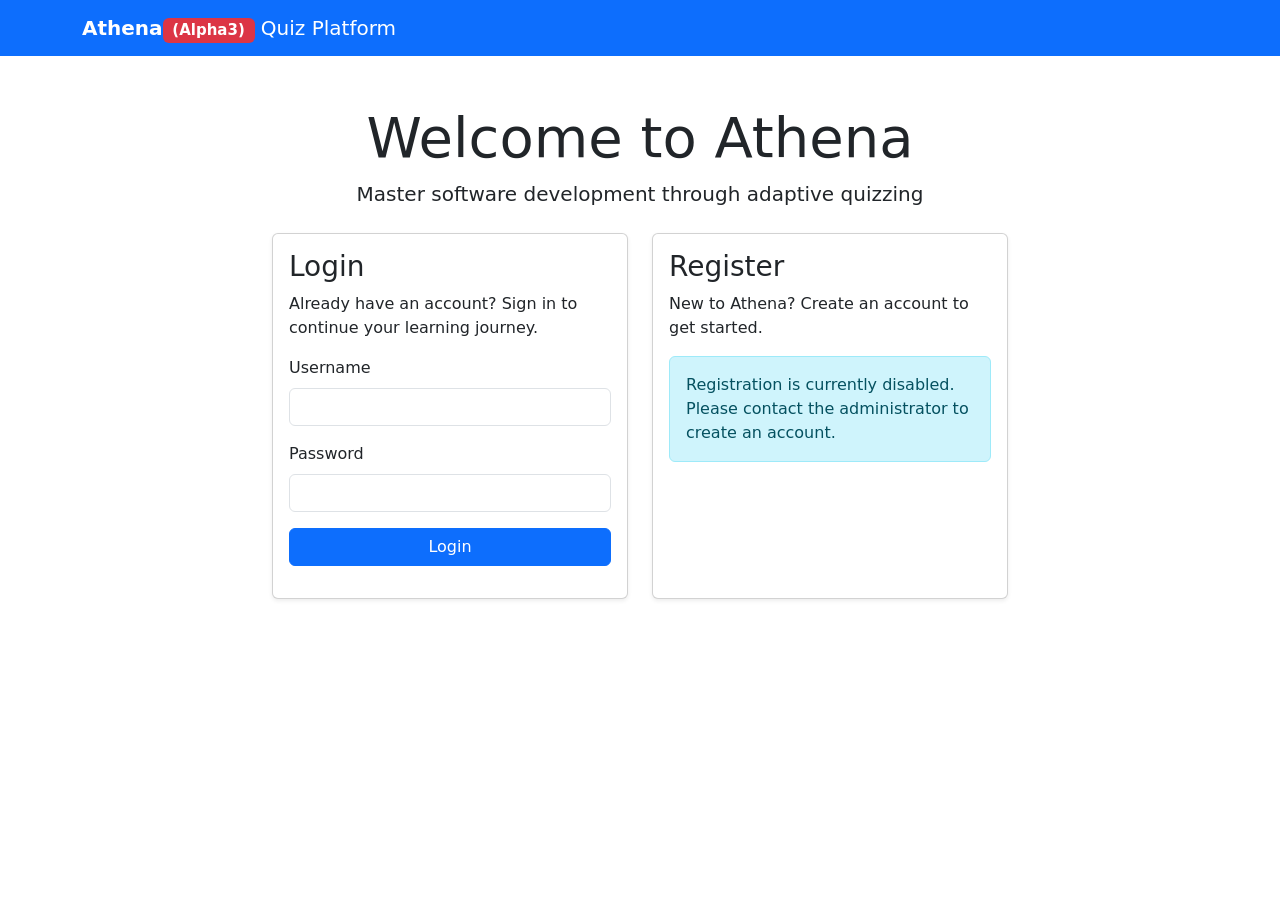
==== static/index.html @ 412f08ca "version bump after a few fixes." ====
<!DOCTYPE html>
<html lang="en">
<head>
    <meta charset="UTF-8">
    <meta name="viewport" content="width=device-width, initial-scale=1.0">
    <title>Athena - Student Quiz Application</title>
    <link href="https://cdn.jsdelivr.net/npm/bootstrap@5.3.0/dist/css/bootstrap.min.css" rel="stylesheet">
    <link rel="stylesheet" href="/css/style.css">
</head>
<body>
    <nav class="navbar navbar-expand-lg navbar-dark bg-primary">
        <div class="container">
            <a class="navbar-brand" href="/index.html">
                <strong>Athena</strong><span class="badge bg-danger">(Alpha3)</span> Quiz Platform
            </a>
        </div>
    </nav>

    <div class="container mt-5">
        <div class="row justify-content-center">
            <div class="col-md-8">
                <div class="text-center mb-4">
                    <h1 class="display-4">Welcome to Athena</h1>
                    <p class="lead">Master software development through adaptive quizzing</p>
                </div>

                <div class="row g-4">
                    <div class="col-md-6">
                        <div class="card shadow-sm h-100">
                            <div class="card-body">
                                <h3 class="card-title">Login</h3>
                                <p class="card-text">Already have an account? Sign in to continue your learning journey.</p>
                                <form id="loginForm">
                                    <div class="mb-3">
                                        <label for="loginUsername" class="form-label">Username</label>
                                        <input type="text" class="form-control" id="loginUsername" required>
                                    </div>
                                    <div class="mb-3">
                                        <label for="loginPassword" class="form-label">Password</label>
                                        <input type="password" class="form-control" id="loginPassword" required>
                                    </div>
                                    <button type="submit" class="btn btn-primary w-100">Login</button>
                                </form>
                                <div id="loginMessage" class="mt-3"></div>
                            </div>
                        </div>
                    </div>

                    <div class="col-md-6">
                        <div class="card shadow-sm h-100">
                            <div class="card-body">
                                <h3 class="card-title">Register</h3>
                                <p class="card-text">New to Athena? Create an account to get started.</p>
                                <!-- <form id="registerForm">
                                    <div class="mb-3">
                                        <label for="registerUsername" class="form-label">Username</label>
                                        <input type="text" class="form-control" id="registerUsername" required>
                                    </div>
                                    <div class="mb-3">
                                        <label for="registerEmail" class="form-label">Email</label>
                                        <input type="email" class="form-control" id="registerEmail" required>
                                    </div>
                                    <div class="mb-3">
                                        <label for="registerPassword" class="form-label">Password</label>
                                        <input type="password" class="form-control" id="registerPassword" required>
                                    </div>
                                    <button type="submit" class="btn btn-success w-100">Register</button>
                                </form>
                                <div id="registerMessage" class="mt-3"></div> -->
                                <div class="alert alert-info" role="alert">
                                    Registration is currently disabled. Please contact the administrator to create an account.
                            </div>
                        </div>
                    </div>
                </div>
            </div>
        </div>
    </div>

    <script src="https://cdn.jsdelivr.net/npm/bootstrap@5.3.0/dist/js/bootstrap.bundle.min.js"></script>
    <script src="/js/auth.js"></script>
</body>
</html>
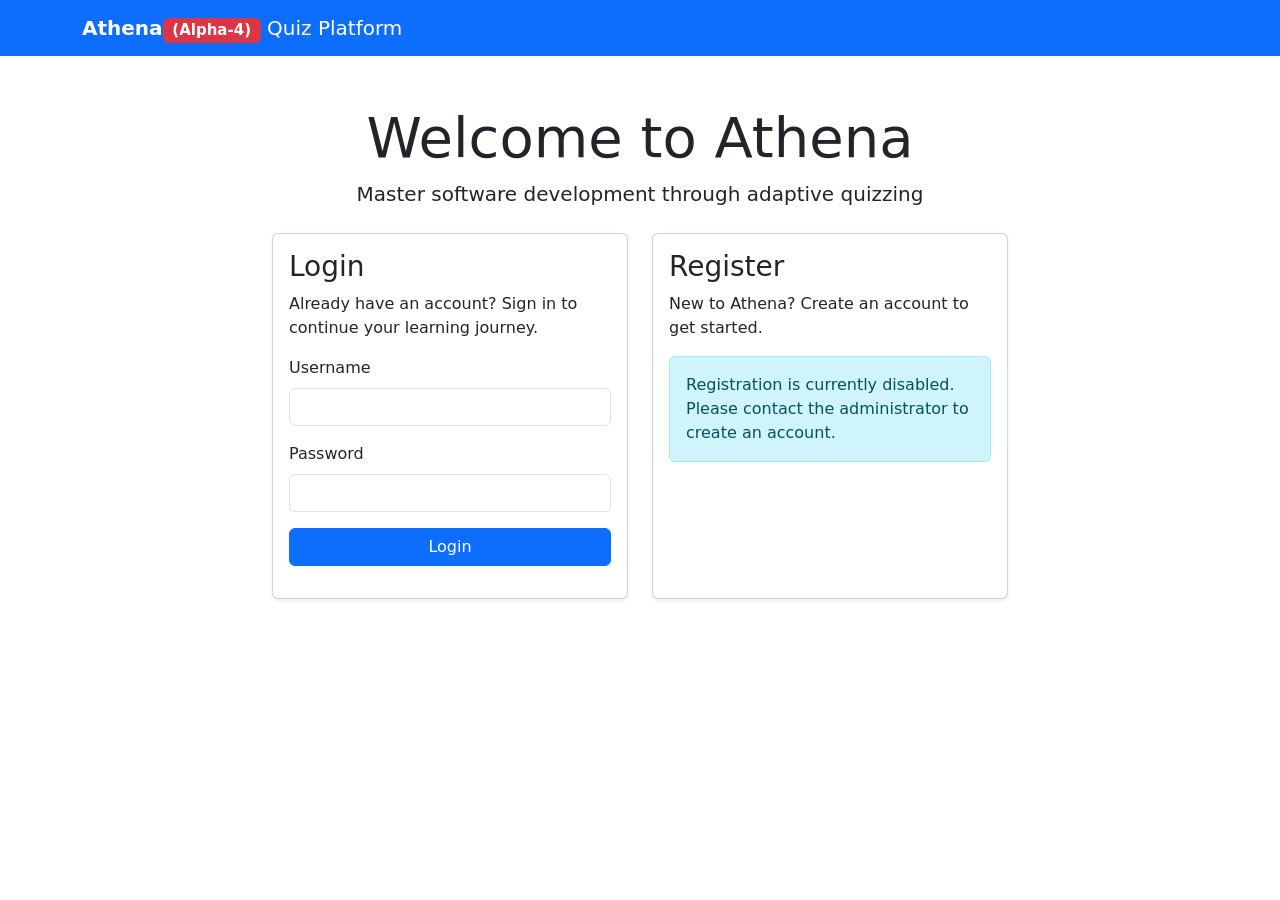
==== commit 30d4c3c2: "fix for logout" ====
--- a/static/index.html
+++ b/static/index.html
@@ -3,6 +3,8 @@
 <head>
     <meta charset="UTF-8">
     <meta name="viewport" content="width=device-width, initial-scale=1.0">
+    <meta name="theme-color" content="#0d6efd">
+    <link rel="manifest" href="/manifest.json">
     <title>Athena - Student Quiz Application</title>
     <link href="https://cdn.jsdelivr.net/npm/bootstrap@5.3.0/dist/css/bootstrap.min.css" rel="stylesheet">
     <link rel="stylesheet" href="/css/style.css">
@@ -11,7 +13,7 @@
     <nav class="navbar navbar-expand-lg navbar-dark bg-primary">
         <div class="container">
             <a class="navbar-brand" href="/index.html">
-                <strong>Athena</strong><span class="badge bg-danger">(Alpha3)</span> Quiz Platform
+                <strong>Athena</strong><span class="badge bg-danger">(Alpha-4)</span> Quiz Platform
             </a>
         </div>
     </nav>
@@ -79,5 +81,10 @@
 
     <script src="https://cdn.jsdelivr.net/npm/bootstrap@5.3.0/dist/js/bootstrap.bundle.min.js"></script>
     <script src="/js/auth.js"></script>
+    <script>
+        if ("serviceWorker" in navigator) {
+            navigator.serviceWorker.register("/sw.js");
+        }
+    </script>
 </body>
 </html>
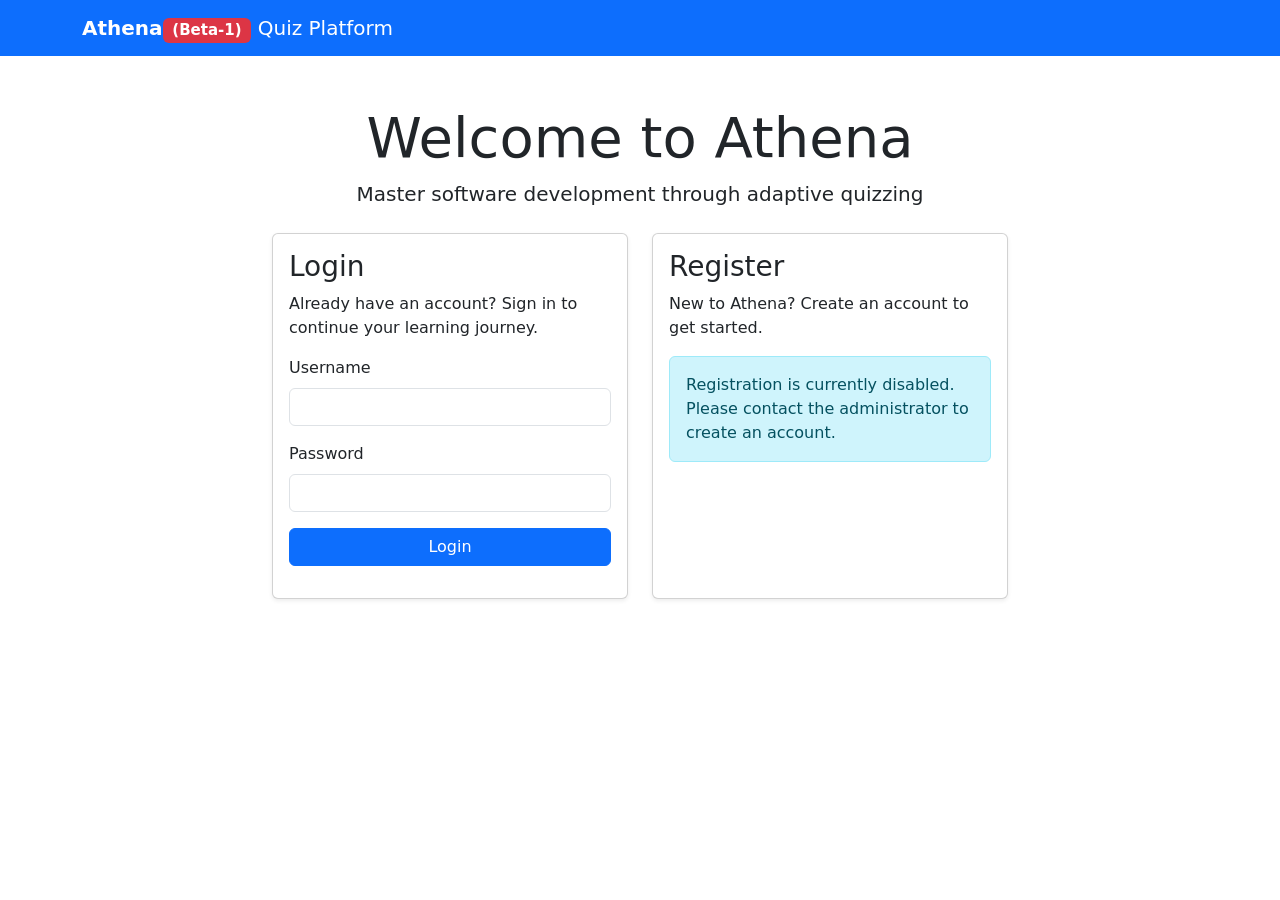
==== commit b08fa65d: "beta1" ====
--- a/static/index.html
+++ b/static/index.html
@@ -13,7 +13,7 @@
     <nav class="navbar navbar-expand-lg navbar-dark bg-primary">
         <div class="container">
             <a class="navbar-brand" href="/index.html">
-                <strong>Athena</strong><span class="badge bg-danger">(Alpha-4)</span> Quiz Platform
+                <strong>Athena</strong><span class="badge bg-danger">(Beta-1)</span> Quiz Platform
             </a>
         </div>
     </nav>
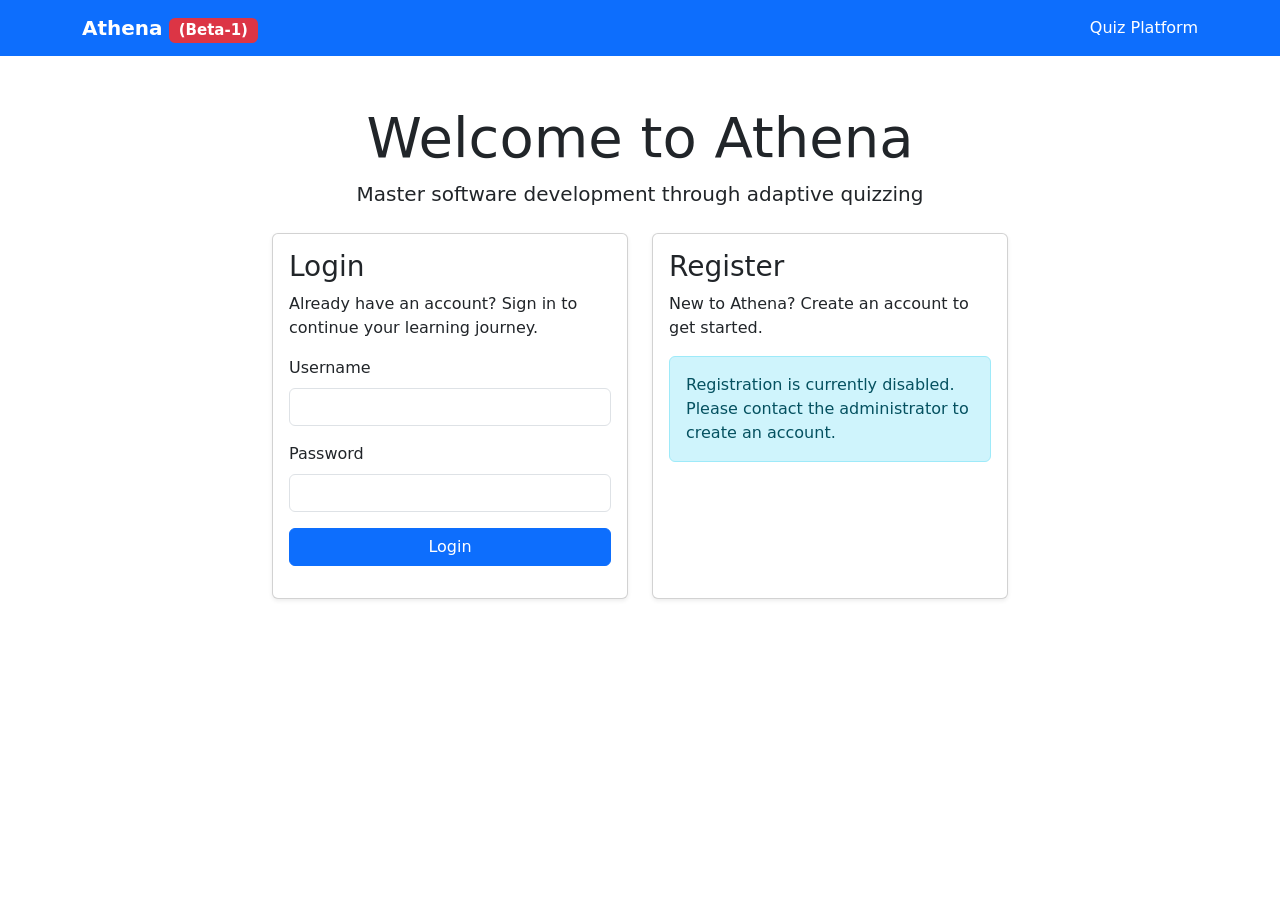
==== commit dd1e110a: "Add responsive CSS and update navigation with hamburger menus Co-authored-by: kristofer <17994+krist" ====
--- a/static/index.html
+++ b/static/index.html
@@ -13,8 +13,9 @@
     <nav class="navbar navbar-expand-lg navbar-dark bg-primary">
         <div class="container">
             <a class="navbar-brand" href="/index.html">
-                <strong>Athena</strong><span class="badge bg-danger">(Beta-1)</span> Quiz Platform
+                <strong>Athena</strong> <span class="badge bg-danger">(Beta-1)</span>
             </a>
+            <span class="navbar-text text-white d-none d-lg-inline">Quiz Platform</span>
         </div>
     </nav>
 
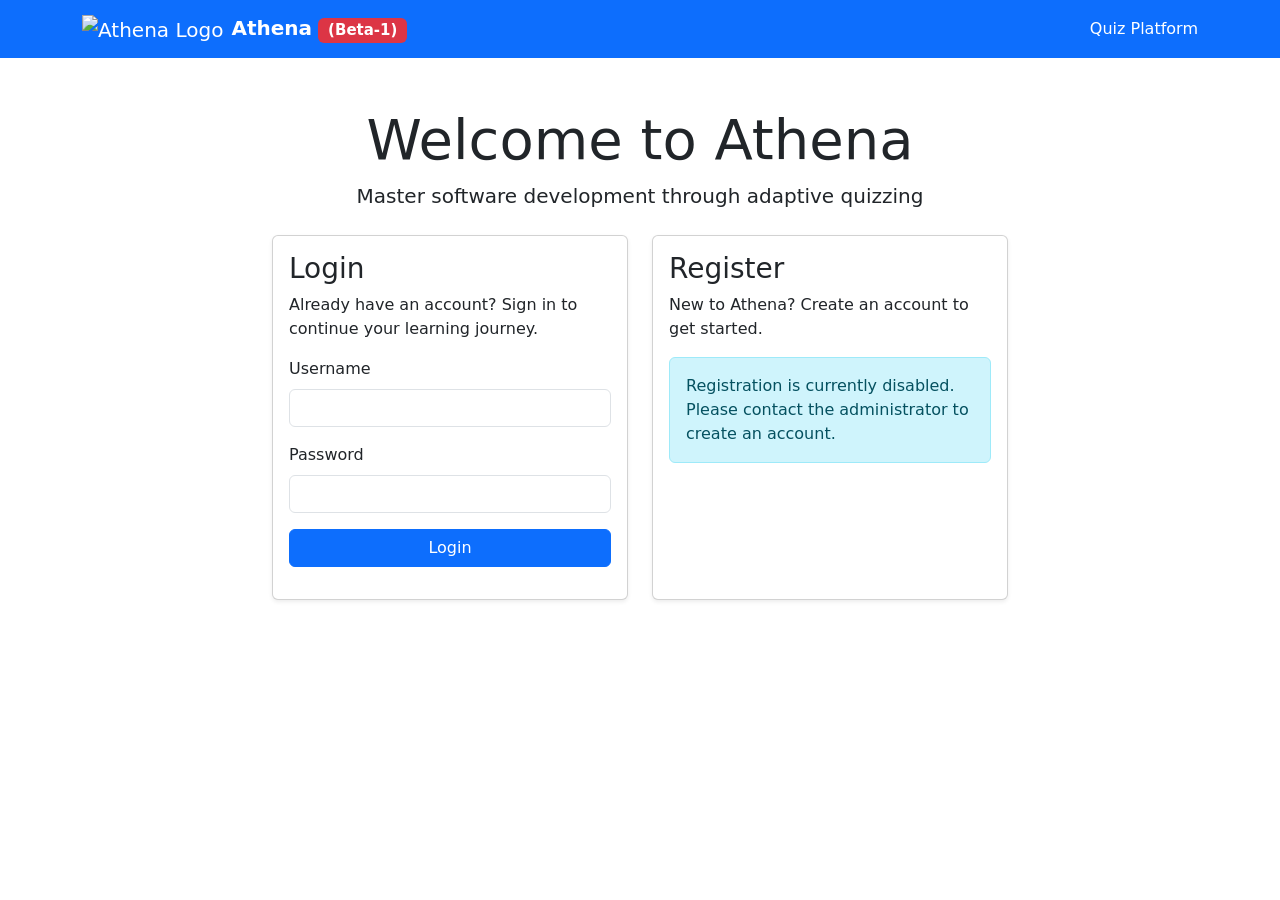
==== commit 56ed4e22: "Update logo: replace static/images/logo.png and add logo leftmost to all navbars Agent-Logs-Url: htt" ====
--- a/static/index.html
+++ b/static/index.html
@@ -3,17 +3,18 @@
 <head>
     <meta charset="UTF-8">
     <meta name="viewport" content="width=device-width, initial-scale=1.0">
-    <meta name="theme-color" content="#0d6efd">
+    <meta name="theme-color" content="#1a3a5c">
     <link rel="manifest" href="/manifest.json">
     <title>Athena - Student Quiz Application</title>
     <link href="https://cdn.jsdelivr.net/npm/bootstrap@5.3.0/dist/css/bootstrap.min.css" rel="stylesheet">
+    <link rel="stylesheet" href="/css/classic.css">
     <link rel="stylesheet" href="/css/style.css">
 </head>
 <body>
     <nav class="navbar navbar-expand-lg navbar-dark bg-primary">
         <div class="container">
             <a class="navbar-brand" href="/index.html">
-                <strong>Athena</strong> <span class="badge bg-danger">(Beta-1)</span>
+                <img src="/images/logo.png" alt="Athena Logo" style="height: 24px; margin-right: 8px;"><strong>Athena</strong> <span class="badge bg-danger">(Beta-1)</span>
             </a>
             <span class="navbar-text text-white d-none d-lg-inline">Quiz Platform</span>
         </div>
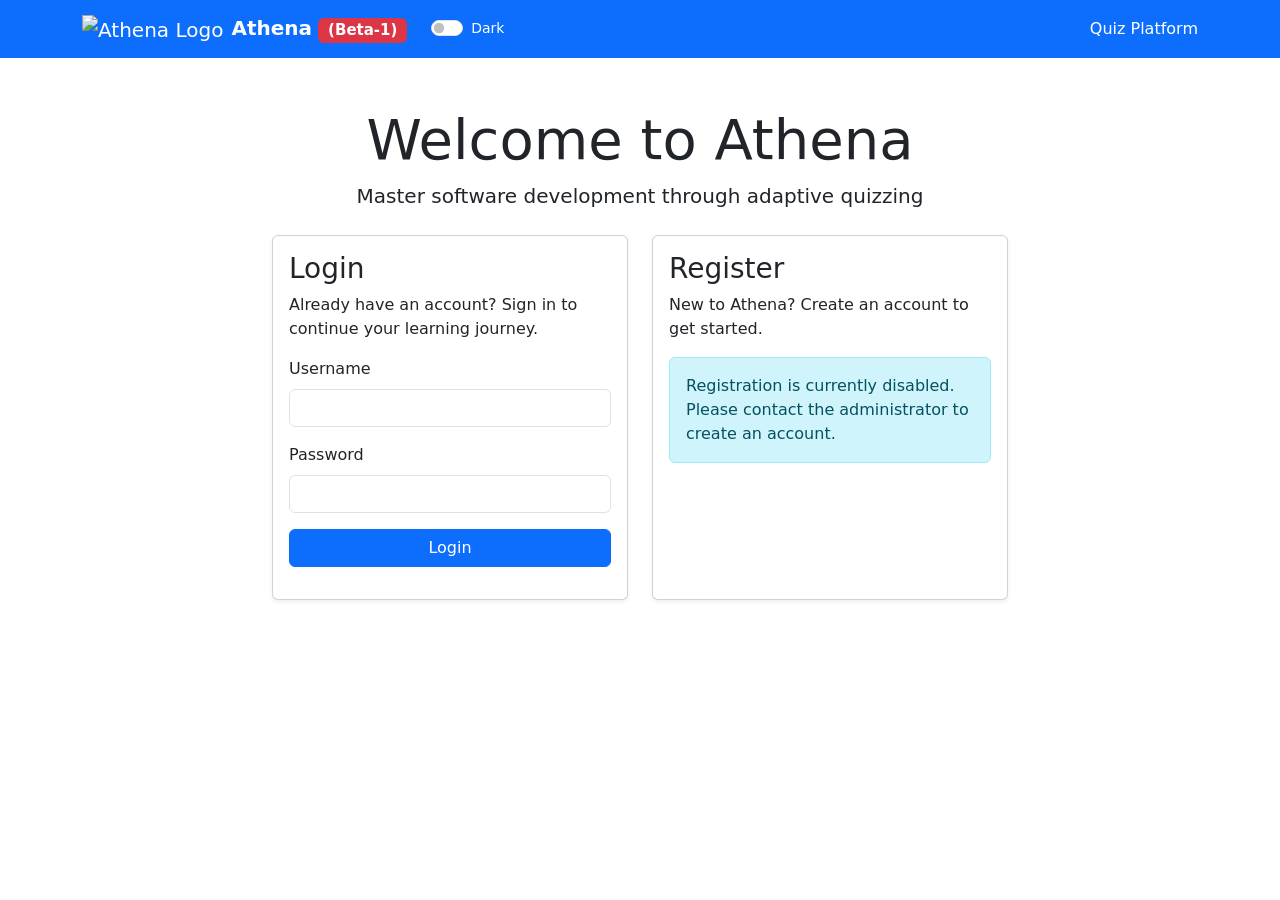
==== commit 01e9624a: "feat(ui): add dark mode toggle to title bar Agent-Logs-Url: https://github.com/ZipCodeCore/zip-athen" ====
--- a/static/index.html
+++ b/static/index.html
@@ -13,9 +13,15 @@
 <body>
     <nav class="navbar navbar-expand-lg navbar-dark bg-primary">
         <div class="container">
-            <a class="navbar-brand" href="/index.html">
-                <img src="/images/logo.png" alt="Athena Logo" style="height: 24px; margin-right: 8px;"><strong>Athena</strong> <span class="badge bg-danger">(Beta-1)</span>
-            </a>
+            <div class="d-flex align-items-center">
+                <a class="navbar-brand mb-0" href="/index.html">
+                    <img src="/images/logo.png" alt="Athena Logo" style="height: 24px; margin-right: 8px;"><strong>Athena</strong> <span class="badge bg-danger">(Beta-1)</span>
+                </a>
+                <div class="form-check form-switch navbar-theme-switch ms-2">
+                    <input class="form-check-input theme-toggle" type="checkbox" id="themeToggle" aria-label="Toggle dark mode">
+                    <label class="form-check-label text-white small" for="themeToggle">Dark</label>
+                </div>
+            </div>
             <span class="navbar-text text-white d-none d-lg-inline">Quiz Platform</span>
         </div>
     </nav>
@@ -82,6 +88,7 @@
     </div>
 
     <script src="https://cdn.jsdelivr.net/npm/bootstrap@5.3.0/dist/js/bootstrap.bundle.min.js"></script>
+    <script src="/js/theme.js"></script>
     <script src="/js/auth.js"></script>
     <script>
         if ("serviceWorker" in navigator) {
